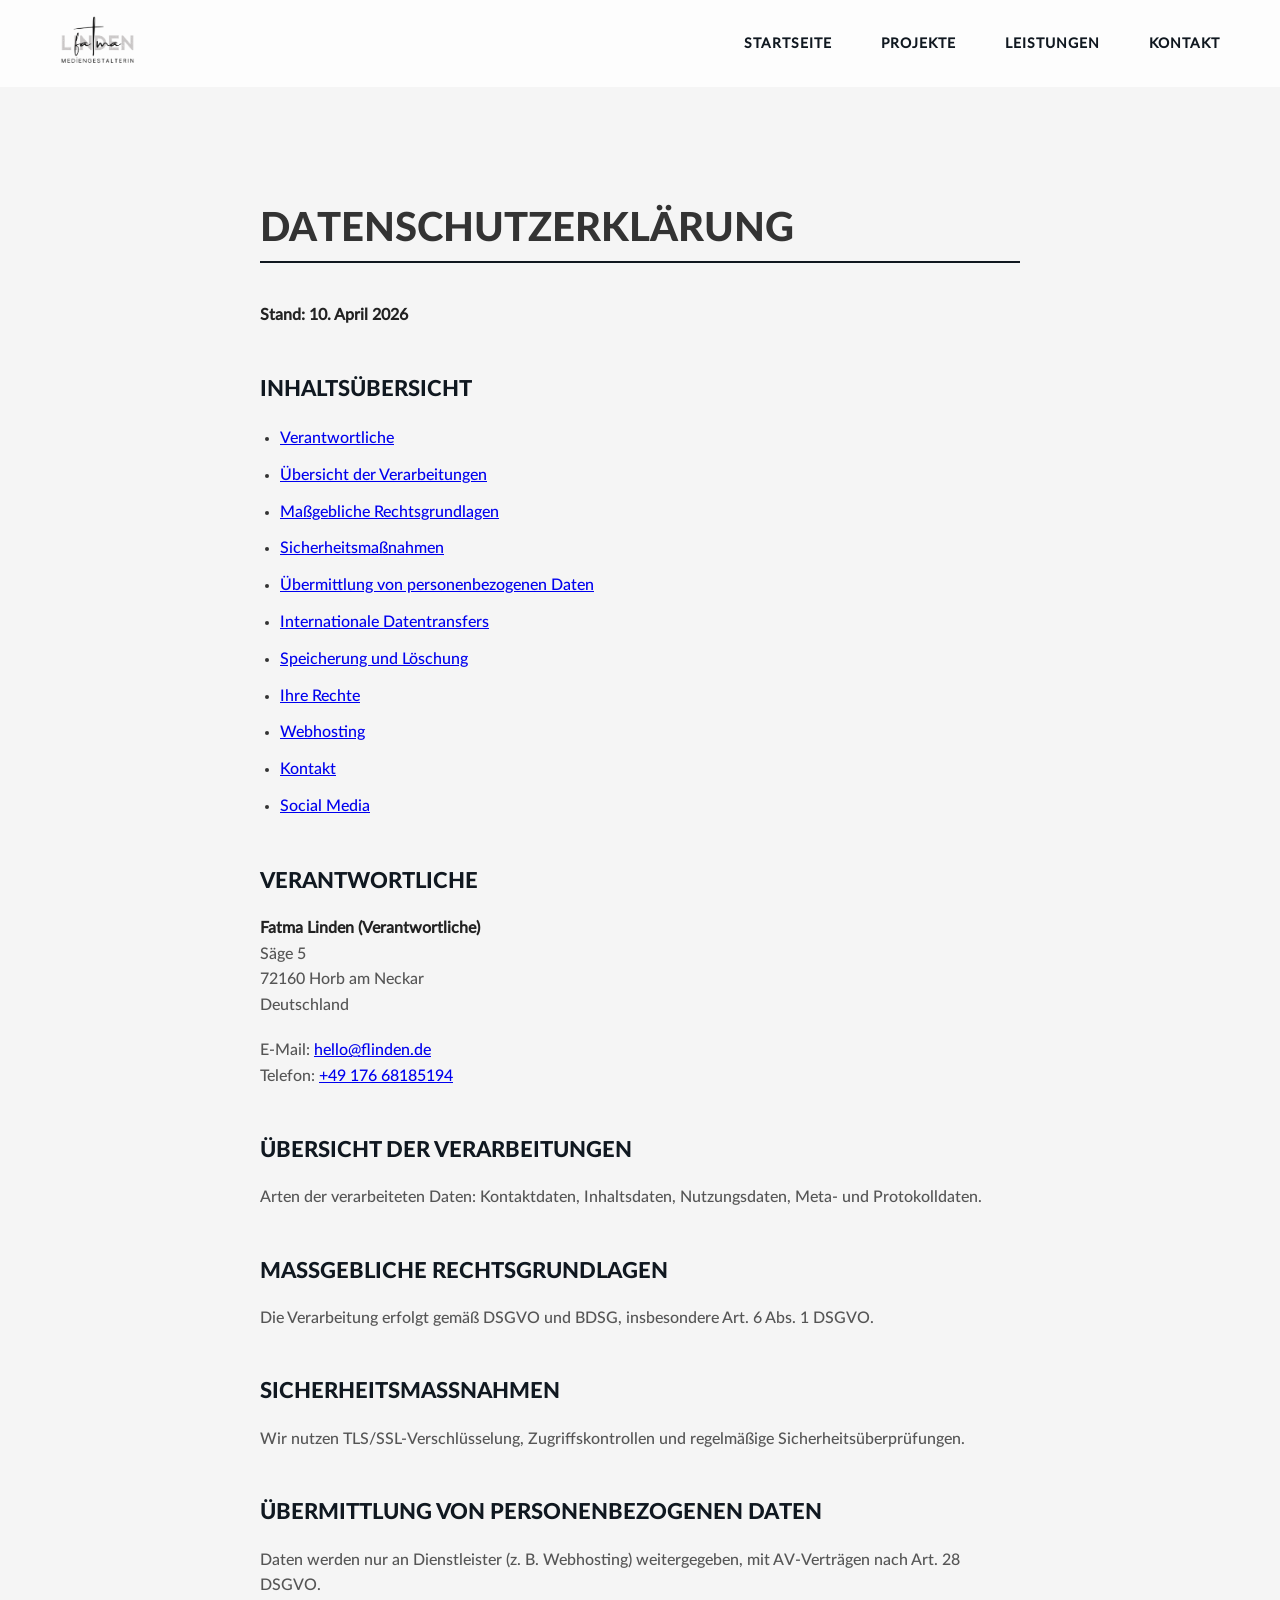
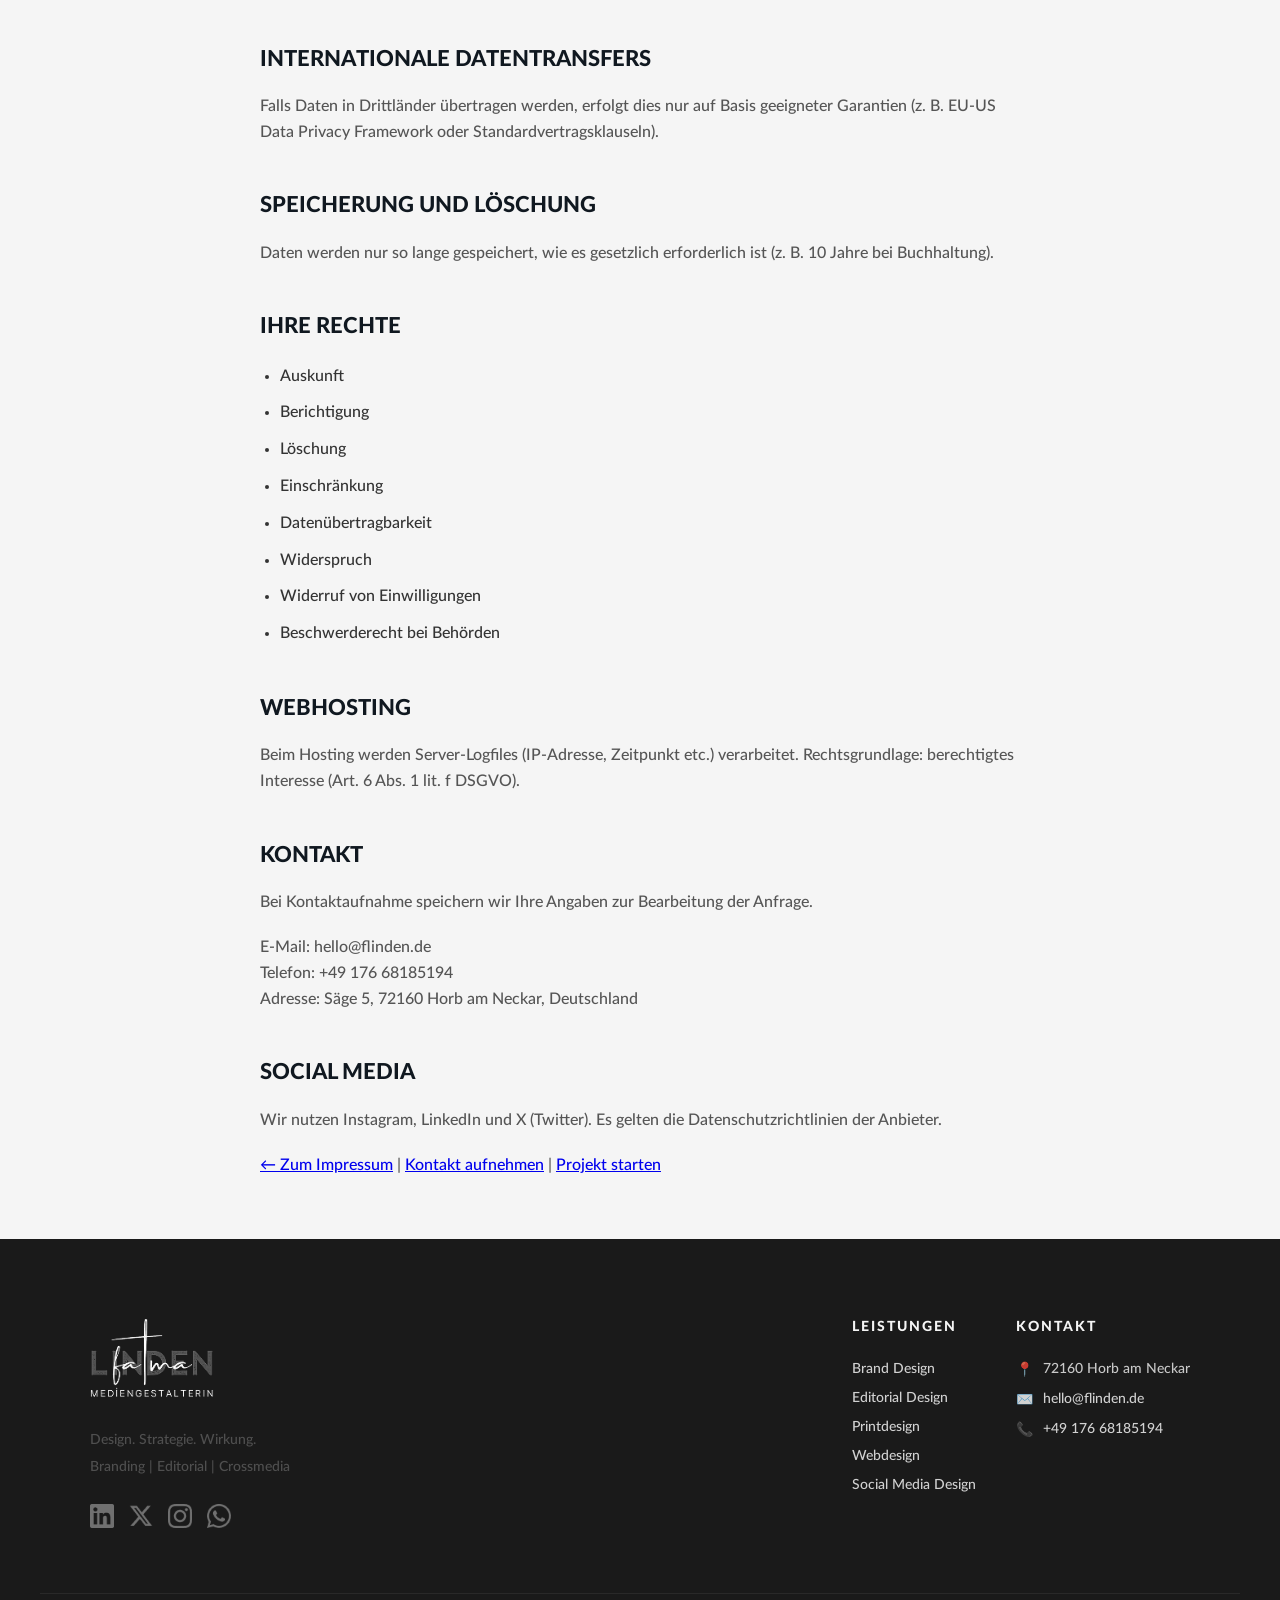
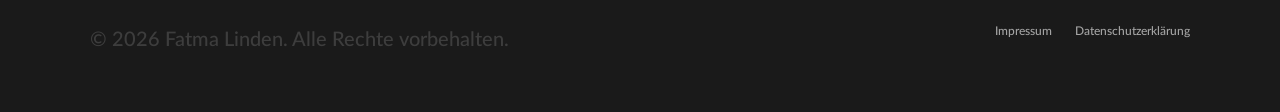
==== datenschutz.html @ 5bd03134 "Enhance datenschutz.html with smooth scrolling Added smooth scrolling behavior and updated contact i" ====
<!DOCTYPE html>
<html lang="de">
<head>
    <meta charset="UTF-8"/>
        <title>Fatma Linden | Grafikdesignerin &amp; Mediengestalterin</title>
        <link rel="icon" href="icons/favicon-linden.png">
        <link rel="stylesheet" href="style.css">
        <meta name="viewport" content="width=device-width, initial-scale=1.0">


</head>


<body>
<header class="header">
            <div class="container-nav">
               
                <div class="logo">
                    <img src="images/logo-linden.png" alt="Logo">
                </div>
                <input type="checkbox" id="nav-check">
                <label for="nav-check" class="nav-toggler">
                <span></span>
                </label>
                <nav class="nav" id="nav">
                    <ul>
                        <li><a href="index.html#sec1">STARTSEITE</a></li>
                        
                        <li><a href="index.html#sec3">PROJEKTE</a></li>
                        <li><a href="index.html#sec5">LEISTUNGEN</a></li>
                        <li><a href="index.html#sec10">KONTAKT</a></li>
                    </ul>
                </nav>
            </div>
        </header>
        <style>
    html {
        scroll-behavior: smooth;
    }

    /* Başlık altında kaybolma sorununu çözer */
    h2 {
        scroll-margin-top: 100px;
    }
</style>

<div class="container-daten">

    <h1>Datenschutzerklärung</h1>
    <p><strong>Stand: 10. April 2026</strong></p>

    <h2>Inhaltsübersicht</h2>
    <ul>
        <li><a href="#m3">Verantwortliche</a></li>
        <li><a href="#mOverview">Übersicht der Verarbeitungen</a></li>
        <li><a href="#m2427">Maßgebliche Rechtsgrundlagen</a></li>
        <li><a href="#m27">Sicherheitsmaßnahmen</a></li>
        <li><a href="#m25">Übermittlung von personenbezogenen Daten</a></li>
        <li><a href="#m24">Internationale Datentransfers</a></li>
        <li><a href="#m12">Speicherung und Löschung</a></li>
        <li><a href="#m10">Ihre Rechte</a></li>
        <li><a href="#m225">Webhosting</a></li>
        <li><a href="#m182">Kontakt</a></li>
        <li><a href="#m136">Social Media</a></li>
    </ul>

    <h2 id="m3">Verantwortliche</h2>
    <p><strong>Fatma Linden (Verantwortliche)</strong><br>
       Säge 5<br>
       72160 Horb am Neckar<br>
       Deutschland</p>

    <p>
       E-Mail: <a href="mailto:hello@flinden.de">hello@flinden.de</a><br>
       Telefon: <a href="tel:+4917668185194">+49 176 68185194</a>
    </p>

    <h2 id="mOverview">Übersicht der Verarbeitungen</h2>
    <p>
        Arten der verarbeiteten Daten: Kontaktdaten, Inhaltsdaten, Nutzungsdaten, Meta- und Protokolldaten.
    </p>

    <h2 id="m2427">Maßgebliche Rechtsgrundlagen</h2>
    <p>
        Die Verarbeitung erfolgt gemäß DSGVO und BDSG, insbesondere Art. 6 Abs. 1 DSGVO.
    </p>

    <h2 id="m27">Sicherheitsmaßnahmen</h2>
    <p>
        Wir nutzen TLS/SSL-Verschlüsselung, Zugriffskontrollen und regelmäßige Sicherheitsüberprüfungen.
    </p>

    <h2 id="m25">Übermittlung von personenbezogenen Daten</h2>
    <p>
        Daten werden nur an Dienstleister (z. B. Webhosting) weitergegeben, mit AV-Verträgen nach Art. 28 DSGVO.
    </p>

    <h2 id="m24">Internationale Datentransfers</h2>
    <p>
        Falls Daten in Drittländer übertragen werden, erfolgt dies nur auf Basis geeigneter Garantien (z. B. EU-US Data Privacy Framework oder Standardvertragsklauseln).
    </p>

    <h2 id="m12">Speicherung und Löschung</h2>
    <p>
        Daten werden nur so lange gespeichert, wie es gesetzlich erforderlich ist (z. B. 10 Jahre bei Buchhaltung).
    </p>

    <h2 id="m10">Ihre Rechte</h2>
    <ul>
        <li>Auskunft</li>
        <li>Berichtigung</li>
        <li>Löschung</li>
        <li>Einschränkung</li>
        <li>Datenübertragbarkeit</li>
        <li>Widerspruch</li>
        <li>Widerruf von Einwilligungen</li>
        <li>Beschwerderecht bei Behörden</li>
    </ul>

    <h2 id="m225">Webhosting</h2>
    <p>
        Beim Hosting werden Server-Logfiles (IP-Adresse, Zeitpunkt etc.) verarbeitet.
        Rechtsgrundlage: berechtigtes Interesse (Art. 6 Abs. 1 lit. f DSGVO).
    </p>

    <h2 id="m182">Kontakt</h2>
    <p>
        Bei Kontaktaufnahme speichern wir Ihre Angaben zur Bearbeitung der Anfrage.
    </p>

    <p>
        E-Mail: hello@flinden.de<br>
        Telefon: +49 176 68185194<br>
        Adresse: Säge 5, 72160 Horb am Neckar, Deutschland
    </p>

    <h2 id="m136">Social Media</h2>
    <p>
        Wir nutzen Instagram, LinkedIn und X (Twitter). Es gelten die Datenschutzrichtlinien der Anbieter.
    </p>

    <p>
        <a href="impressum.html">← Zum Impressum</a> |
        <a href="#m182">Kontakt aufnehmen</a> |
        <a href="kontakt.html">Projekt starten</a>
    </p>

</div>
<footer class="main-footer">
    <div class="footer-container">
        <!-- Sol Blok: Logo ve Sosyal Medya -->
        <div class="footer-brand">
            <div class="footer-logo">
                <img src="images/logo2.png" alt="Fatma Linden Logo">
            </div>
            <div class="footer-tagline">
                <p>Design. Strategie. Wirkung.</p>
                <p>Branding | Editorial | Crossmedia</p>
            </div>
            <div class="footer-socials">
                <a href="https://www.linkedin.com/in/fatma-linden-24768910b/"><img src="icons/linkedin.png" alt="LinkedIn"></a>
                <a href="https://x.com/fatmaLindenn"><img src="icons/x.png" alt="X"></a>
                <a href="https://www.instagram.com/fatma_linden"><img src="icons/ins.png" alt="Instagram"></a>
                <a href="https://wa.me/4917668185194" target="_blank">
                <img src="icons/whatsapp.png" alt="WhatsApp">
</a>
                
            </div>
        </div>

        <!-- Orta Blok: Hizmetler -->
        <div class="footer-links">
            <h3>LEISTUNGEN</h3>
            <ul>
                <li><a href="index.html#sec2">Brand Design</a></li>
                <li><a href="index.html#sec7">Editorial Design</a></li>
                <li><a href="index.html#brand">Printdesign</a></li>
                <li><a href="index.html#sec5">Webdesign</a></li>
                <li><a href="index.html#sec4">Social Media Design</a></li>
            </ul>
        </div>

        <!-- Sağ Blok: İletişim -->
        <div class="footer-contact">
            <h3>KONTAKT</h3>
            <ul>
                <li><span>📍</span> 72160 Horb am Neckar</li>
                <li><span>✉️</span> <a href="mailto:hello@flinden.de">hello@flinden.de</a></li>
                <li><span>📞</span> <a href="tel:+4917668185194">+49 176 68185194</a></li>
            </ul>
        </div>
    </div>

    <!-- Hukuki Linkler (Almanya için zorunlu) -->
    <div class="footer-bottom">
        <p>&copy; 2026 Fatma Linden. Alle Rechte vorbehalten.</p>
        <div class="legal-links">
            <a href="impressum.html">Impressum</a>
            <a href="datenschutz.html">Datenschutzerklärung</a>
        </div>
    </div>
</footer>
</body>
</html>
---- style.css ----
/* =====================
   1. FONTLAR
===================== */
@font-face{
    font-family: "Heavy";
    src: url("fonts/Lato-Heavy.woff2") format("woff2");
}
@font-face{
    font-family: "Medium";
    src: url("fonts/Lato-Medium.woff2") format("woff2");
}
@font-face{
    font-family: "Thin";
    src: url("fonts/Lato-Thin.woff2") format("woff2");
}

/* =====================
   2. RESET & BASE
===================== */
* {
    margin: 0;
    padding: 0;
    box-sizing: border-box;
}
body {
    font-family: "Medium", sans-serif;
    background: #f5f5f5;
    color: #101820;
}

/* =====================
   3. GLOBAL SPACING SYSTEM
===================== */
:root {
    --space-xs: 8px;
    --space-sm: 16px;
    --space-md: 24px;
    --space-lg: 40px;
    --space-xl: 60px;
}

/* =====================
   4. TYPOGRAPHY
===================== */
h1 {
    font-size: clamp(2rem, 5vw, 3.5rem);
    line-height: 1.1;
    margin-bottom: var(--space-md);
}
h2 {
    font-size: 28px;
    margin-bottom: var(--space-md);
}
h3 {
    font-size: 17px;
    margin-bottom: var(--space-sm);
}
p {
    font-size: 1.25rem;
    line-height: 1.6;
    margin-bottom: var(--space-sm);
    color: #555;
}
h1, h2, h3, h4 {
    text-transform: uppercase;
}
/* =====================
   5. CONTAINER & HEADER
===================== */
.container {
    max-width: 1200px;
    margin: 0 auto;
    padding: 0 var(--space-sm);
}

/* Header & Container */
.header {
    position: sticky;
    top: 0;
    z-index: 1000;
    background: rgba(255,255,255,0.8);
    padding: var(--space-sm) 0;
}
.container-nav {
    max-width: 1200px;
    margin: 0 auto;
    display: flex;
    justify-content: space-between;
    align-items: center;
    padding: 0 20px;
}

/* Logo */
.logo img {
    height: 50px;
    width: auto;
}

/* Masaüstü Navigasyon */
.nav ul {
    display: flex;
    list-style: none;
    gap: var(--space-md);
}
.nav ul li {
    margin-left: 25px;
}
.nav ul li a {
    text-decoration: none;
    color: #101820;
    font-size: 14px;
    font-weight: 600;
    letter-spacing: 1px;
    transition: 0.3s;
}
.nav ul li a:hover {
    color: #c41e1e;
}

/* Mobil Menü Kontrolleri */
#nav-check {
    display: none;
}
.nav-toggler {
    display: none;
    cursor: pointer;
}

/* =====================
   6. HERO
===================== */
.hero{
    
    position: relative;
    width: 100%;
    min-height: 500px;
    background-color: #f5f5f5;
    display: flex;
    align-items: flex-end;
    padding-bottom: 80px;
    overflow: hidden;
}
.hero::after {
    content: "";
    position: absolute;
    right: 0;
    top: 0;
    width: 100%;
    height: 100%;
    background-image: linear-gradient(rgba(0, 0, 0, 0.5), rgba(0, 0, 0, 0.5)), url(images/hintenground-header.jpg);
    background-size: cover;
    background-position: center;
    z-index: 1;
}
.hero-content {
    position: relative;
    z-index: 3;
    max-width: 1200px;
    margin: 0 auto;
    padding: 0 50px;
    width: 100%;
}
.hero-content h1 {
    font-family: "Medium", sans-serif;
    font-size: 2rem;
    color: #f5f5f5;
    line-height: 1.1;
    margin-bottom: 20px;
    max-width: 600px;
}
.hero-content p {
    font-family: "Medium", sans-serif;
    color: #f5f5f5;
    opacity: 0.9;
    font-size: 1.25rem;
    max-width: 600px;
    margin-bottom: 20px;
    line-height: 1.6;
}
.hero-btn {
    display: inline-block;
    padding: 12px 35px;
    border: 2px solid #f5f5f5;
    color: #f5f5f5;
    text-decoration: none;
    font-family: "Heavy", sans-serif;
    font-size: 14px;
    letter-spacing: 2px;
    transition: all 0.3s ease;
}
.hero-btn:hover {
    background-color: #f5f5f5;
    color: #101820;
}

/* =====================
   7. DİĞER ANA STİLLER
===================== */
section {
    padding: var(--space-xxl) 0;
}

.intro-text {
    text-align: center;
    max-width: 1200px;
    margin: 0 auto 50px;
    color: #333;
    
    
}

.intro-text h2 {
    text-transform: uppercase;
    font-size: 1.75rem;
    letter-spacing: 2px;
    margin-bottom: 20px;
    margin-top: 40px;
    
}

.intro-img {
    display: flex;
    align-items: flex-end;
    justify-content: center;
    gap: 51px;
    margin-bottom: 21px;
}
.intro-img img:nth-child(1),
.intro-img img:nth-child(3) {
    width: 25%;
    height: auto;
    object-fit: cover;
    border-radius: 4px;
    box-shadow: 0 10px 20px rgba(0,0,0,0.05);
}
.intro-img img:nth-child(2) {
    width: 40%;
    height: auto;
    z-index: 2;
    box-shadow: 0 15px 35px rgba(0,0,0,0.15);
    transform: scale(1.1);
}
.intro-grid {
    display: flex;
    justify-content: flex-start;
    gap: 20px;
    margin-top: 0 auto;
}
.intro-item {
    flex: 1;
    padding: 40px 10px;
    display: flex;
    flex-direction: column;
    justify-content: flex-start;
    align-items: center;
    text-align: center;
}
.intro-item img {
    height: 60px;
    width: auto;
    margin-bottom: 20px;
}
.intro-item h3 {
    font-size: 1.1rem;
    letter-spacing: 1px;
    margin-bottom: 15px;
    color: #101820;
}
.intro-item p {
    font-size: 1.25rem;
    color: #666;
    line-height: 1.5;
}

/* Section 3 */
.section3-container {
    display: flex;
    align-items: flex-end;
    width: 100%;
    min-height: 500px;
    background-image: linear-gradient(rgba(0, 0, 0, 0.5), rgba(0, 0, 0, 0.7)), url('images/section3bild.jpg');
    background-attachment: fixed;
    background-size: cover;
    background-position: center;
    justify-content: center;
}
.section3 {
    max-width: 1200px;
    width: 100%;
    padding: 80px 20px;
    text-align: center;
    color: #f5f5f5;
}
.section3 h1 {
    font-size: 2.5rem;
    font-family: "Heavy", sans-serif;
    letter-spacing: 2px;
    margin-bottom: 30px;
    text-transform: uppercase;
}
.section3 .hero-btn {
    border: 2px solid #f5f5f5;
    color: #f5f5f5;
    background: transparent;
}
.section3 .hero-btn:hover {
    background-color: #f5f5f5;
    color: #000000;
}

/* sec4 - Cross Section */
#sec4 {
    padding: 50px 20px;
    text-align: center;
}
.cross-text {
    max-width: 1200px;
    margin: 0 auto;
}
.cross-text h2 {
    text-transform: uppercase;
    font-size: 28px;
    letter-spacing: 2px;
    margin-bottom: 20px;
    color: #333;
}
.cross-text p {
    font-size: 1.25rem;
    line-height: 1.6;
    color: #666;
    margin-bottom: 15px;
}
.cross-container {
    display: grid;
    grid-template-columns: 1fr 1fr 1fr 1fr;
    align-items: stretch;
    gap: 40px;
    width: 100%;
}
.cross-item {
    display: flex;
    flex-direction: column;
    text-align: center;
    height: 100%;
}
.cross-item img {
    width: 100%;
    height: 250px;
    object-fit: contain;
    margin-bottom: 20px 0;
}
.cross-item h4 {
    font-size: 16px;
    margin-bottom: 15px;
    color: #333;
}
.cross-item p {
    flex-grow: 1;
    margin-bottom: 20px;
    color: #666;
    font-size: 1.25rem;
    
    
}
.cross-btn {
    display: inline-block;
    padding: 10px 20px;
    color: #e60000;
    text-decoration: none;
    border: 1px solid #e60000;
    font-size: 12px;
    transition: 0.3s ease;
}
.cross-btn:hover {
    background-color: #e60000;
    color: #f5f5f5;
}

/* sec5 - Slider */
.section5-slider {
    position: relative;
    width: 100%;
    height: 100vh;
    overflow: hidden;
}
.main-slide {
    position: absolute;
    top: 0; left: 0;
    width: 100%; height: 100%;
    background-size: cover;
    background-position: center;
    opacity: 0;
    transition: opacity 1s ease-in-out;
    z-index: 1;
}
.main-slide.active {
    opacity: 1;
    z-index: 2;
}
.slide-overlay {
    width: 1200px; height: 100%;
    display: flex;
    align-items: center;
    padding-left: 15%;
}

.slide-text-content {
    max-width: 600px;
    color: #f5f5f5;
}
.slide-text-content h1 {
    font-size: 2.5rem;
    font-family: "Heavy", sans-serif;
    text-transform: uppercase;
    letter-spacing: 2px;
    margin-bottom: 20px;
    
}
.slide-text-content p{
    color: #f5f5f5;
    font-size: 1.25rem;
}
.slider-nav-dots {
    position: absolute;
    bottom: 40px;
    left: 50%;
    transform: translateX(-50%);
    z-index: 10;
    display: flex;
    gap: 15px;
}
.s-dot {
    width: 12px; height: 12px;
    border: 2px solid #f5f5f5;
    border-radius: 50%;
    cursor: pointer;
    transition: 0.3s;
}
.s-dot.active {
    background-color: #e60000;
    border-color: #e60000;
}
.main-slide {
    transform: scale(1.05);
}
.main-slide.active {
    transform: scale(1);
}
.web-btn {
    display: inline-block;
    padding: 10px 20px;
    color: #f5f5f5;
    text-decoration: none;
    border: 1px solid #f5f5f5;
    font-size: 12px;
    transition: 0.3s ease;
}
.web-btn:hover {
    border: 1px solid #e60000;
    background-color: #e60000;
    color: #f5f5f5;
}

/* sec6 - Logos */
.section6-logos {
    padding: 60px 0;
    background: #f5f5f5;
    overflow: hidden;
}
.section6-logos .section-header {
    text-align: center;
    margin: 0 auto 40px;
    color: #101820;
}

.section6-logos .section-header h2 {
    text-transform: uppercase;
    font-size: 28px;
    letter-spacing: 2px;
    margin-bottom: 20px;
    color: #101820;
}
.section6-logos .section-header p {
    font-family: "Medium", sans-serif;
    font-size: 1.25rem;
    color: #666;
    line-height: 1.6;
    max-width: 1200px;
    margin: 40px auto;
    
    
    
}
.section6-logos .divider {
    width: 80px;
    overflow: hidden;
}

.logo-slider {
    overflow: hidden;
    width: 100%;
}
.logo-track {
    display: flex;
    flex-wrap: nowrap;
    align-items: center;
    width: max-content;
    animation: scrollLogos 25s linear infinite;
}
.logo-track img {
    width: 250px;
    margin: 0 40px;
    flex-shrink: 0;
    opacity: 0.7;
    transition: 0.3s;
}
.logo-track img:hover {
    opacity: 1;
    transform: scale(1.1);
}
.logo-item img[src*="cheesy.png"],
.logo-item img[src*="Lern.png"] {
    width: 180px;
}
@keyframes scrollLogos {
    0% { transform: translateX(0); }
    100% { transform: translateX(-50%); }
}

/* sec7 */
.section7-daimon {
    background-image: url(images/hintengroundSec7.jpg);
    background-size: cover;
    background-position: center;
    background-repeat: no-repeat;
    padding: 60px 0;
    color: #f5f5f5;
    text-align: center;
    overflow: hidden;
}
.daimon-content {
    max-width: 1200px;
    margin: 0 auto 40px;
    padding: 0 20px;
}
.daimon-content h2 {
    text-transform: uppercase;
    font-size: 28px;
    letter-spacing: 2px;
    margin-bottom: 20px;
}
.daimon-content p {
    font-size: 1.25rem;
    line-height: 1.6;
    margin-bottom: 15px;
    color: #f5f5f5;
    opacity: 0.9;
}
.daimon-content h3 {
    font-size: 1.5rem;
    margin-bottom: 25px;
    font-weight: 300;
    
}

.daimon-png {
    max-width: 90%;
    height: auto;
    filter: drop-shadow(0 30px 50px rgba(0, 0, 0, 0.6));
    transition: transform 0.4s ease;
}
.daimon-png:hover {
    transform: scale(1.03) translateY(-10px);
}

/* sec8 */
.section8 {
    padding: 60px 20px;
}
.section8 > div {
    display: flex;
    align-items: center;
    justify-content: space-between;
    gap: 60px;
    flex-wrap: wrap;
}
.flyer-text {
    flex: 1;
    min-width: 300px;
}
.flyer-text h2 {
    text-transform: uppercase;
    font-size: 28px;
    letter-spacing: 2px;
    margin-bottom: 20px;
}

.flyer-text h3 {
    
    margin-top: 25px;
    color: #333;
    font-size: 17px;
    font-weight: 600;
}
.flyer-text p {
    margin-top: 10px;
    line-height: 1.6;
    color: #666;
    
    
}
.section8 img {
    flex: 1;
    max-width: 600px;
    width: 100%;
    height: auto;
}
/* sec9 */

.section9 {
    padding: 80px 0;
    text-align: center;
    
}

.section9 h2 {
    font-family: "Medium";
    font-size: 28px;
    letter-spacing: 2px;
    color: #101820;
}

.section9 p {
    font-family: "Medium", sans-serif;
    font-size: 1.25rem;
    color: #666;
    line-height: 1.6;
    max-width: 1200px;
    margin: 40px auto;
}

/* 3D iframe styling */
.section9 iframe {
    width: 100%;
    max-width: 1200px;           /* Büyük ekranlar için sınır */
    aspect-ratio: 4 / 3;         /* Oranı korur */
    border: 0;                    /* Kenarlık yok */
    
    box-shadow: 0 8px 25px rgba(0,0,0,0.15); /* Hafif gölge */
    transition: transform 0.3s ease, box-shadow 0.3s ease;
}

/* Hover efekti */
.section9 iframe:hover {
    transform: scale(1.02);
    box-shadow: 0 12px 30px rgba(0,0,0,0.2);
}
/* =====================
   SECTION 10 - İLETİŞİM FORMU
===================== */
.section10 {
    padding: 80px 0;
    background: #2A2A2A;           /* Koyu arka plan (görseldeki gibi) */
    color: #f5f5f5;
}

.contact-form-wrapper {
    max-width: 680px;
    margin: 0 auto;
    text-align: center;
}
.contact-form-wrapper p{
    
    font-size: 1.25rem;
    
}

.contact-form-wrapper h2 {
    font-family: "Heavy", sans-serif;
    font-size: 28px;
    letter-spacing: 2px;
    margin-bottom: var(--space-md);
    color: #fff;
}

.form-subtitle {
    font-size: 1.25rem;
    line-height: 1.6;
    color: #cfd2d3;
    margin-bottom: var(--space-xl);
    margin-left: auto;
    margin-right: auto;
}

/* Form Stil */
.contact-form {
    text-align: left;
}

.form-group {
    margin-bottom: 28px;
}

.form-group label {
    display: block;
    font-size: 0.95rem;
    color: #cfd2d3;
    margin-bottom: 8px;
    font-weight: 500;
}

.form-group input,
.form-group textarea {
    width: 100%;
    padding: 14px 18px;
    background: transparent;
    border: 1px solid #555;
    border-radius: 4px;
    color: #fff;
    font-size: 1rem;
    transition: all 0.3s ease;
}

.form-group input:focus,
.form-group textarea:focus {
    outline: none;
    border-color: #c41e1e;
    background: rgba(255,255,255,0.05);
}

.form-group textarea {
    resize: vertical;
    min-height: 140px;
}

/* Form Footer */
.form-footer {
    margin-top: 20px;
    display: flex;
    flex-direction: column;
    align-items: center;
    gap: 20px;
}

.checkbox-label {
    font-size: 0.95rem;
    color: #cfd2d3;
    display: flex;
    align-items: center;
    gap: 10px;
    cursor: pointer;
   flex-wrap: wrap;
}

.checkbox-label a {
    color: #c41e1e;
    text-decoration: underline;
}

.checkbox-label input[type="checkbox"] {
    accent-color: #c41e1e;
   flex-shrink: 0;
}

/* Button */
.contact-form .hero-btn {
    padding: 14px 50px;
    font-size: 14px;
    letter-spacing: 2px;
    background: transparent;
    border: 2px solid #f5f5f5;
    color: #f5f5f5;
}

.contact-form .hero-btn:hover {
    background: #f5f5f5;
    color: #101820;
}

.success-message{
    display: none; 
    margin-top: 30px; 
    padding: 25px; 
    color: #fff; 
    text-align: center;
}

.success-message p{
     
    color: #f5f5f5; 
    
}


/* Footer Genel Stil */
.main-footer {
    background-color: #1a1a1a; /* Koyu gri/siyah arka plan */
    color: #f5f5f5;
    padding: 80px 0 40px;
    font-family: "Medium", sans-serif;
}

.footer-container {
    max-width: 1200px;
    margin: 0 auto;
    padding: 0 50px;
    display: flex;
    justify-content: space-between;
    gap: 40px;
    flex-wrap: wrap; /* Mobil için kırılma */
}

/* Sol Taraf: Logo ve Slogan */
.footer-brand {
    flex: 1.5;
    min-width: 250px;
}

.footer-logo img {
    height: 80px;
    margin-bottom: 20px;
}

.footer-tagline p {
    font-size: 14px;
    line-height: 1.6;
    margin: 5px 0;
    opacity: 0.9;
}

.footer-socials {
    margin-top: 25px;
    display: flex;
    gap: 15px;
}

.footer-socials img {
    width: 24px;
    filter: invert(1); /* İkonlar siyahsa beyaza çevirir */
    transition: 0.3s;
}

.footer-socials a:hover img {
    opacity: 0.6;
}

/* Başlıklar ve Listeler */
.footer-links h3, .footer-contact h3 {
    font-size: 14px;
    letter-spacing: 2px;
    margin-bottom: 25px;
    font-family: "Heavy", sans-serif;
    text-transform: uppercase;
}

.footer-links ul, .footer-contact ul {
    list-style: none;
    padding: 0;
}

.footer-links li, .footer-contact li {
    margin-bottom: 12px;
    font-size: 14px;
    opacity: 0.8;
}

.footer-links a, .footer-contact a {
    color: #fff;
    text-decoration: none;
    transition: 0.3s;
}

.footer-links a:hover {
    color: #ccc;
}

/* İletişim İkonları Sabitleme */
.footer-contact li {
    display: flex;
    align-items: center;
    gap: 10px;
}

/* En Alt Hukuki Kısım */
.footer-bottom {
    max-width: 1200px;
    margin: 60px auto 0;
    padding: 30px 50px 0;
    border-top: 1px solid #333;
    display: flex;
    justify-content: space-between;
    font-size: 12px;
    opacity: 0.6;
}

.legal-links a {
    color: #fff;
    margin-left: 20px;
    text-decoration: none;
}








/* =====================
   DATENSCHUTZ SAYFASI STİLLERİ
===================== */

.container-daten {
    max-width: 800px; /* Okunabilirlik için metni daraltıyoruz */
    margin: 120px auto 60px; /* Header sabit olduğu için üstten boşluk verdik */
    padding: 0 20px;
    line-height: 1.8; /* Satır aralığını açtık */
    color: #333;
    font-family: "Medium", sans-serif;
}

.container-daten h1 {
    font-family: "Heavy", sans-serif;
    font-size: 2.5rem;
    margin-bottom: 40px;
    border-bottom: 2px solid #101820;
    padding-bottom: 10px;
    text-transform: uppercase;
}

.container-daten h2 {
    font-family: "Heavy", sans-serif;
    font-size: 1.4rem;
    margin-top: 40px;
    margin-bottom: 15px;
    color: #101820;
}

.container-daten p {
    margin-bottom: 20px;
    font-size: 1rem;
}

.container-daten ul {
    margin-bottom: 20px;
    padding-left: 20px;
}

.container-daten ul li {
    margin-bottom: 8px;
}

.container-daten strong {
    color: #222222;
}

.container-daten em {
    display: block;
    margin-top: 50px;
    font-size: 0.9rem;
    color: #888;
}

/* =====================
   8. TABLET + MOBİL RESPONSIVE (TEK YERDE)
===================== */
@media (max-width: 1024px) {
    .hero {
        align-items: flex-end;
    }
    .hero-content {
        text-align: center;
        padding: 40px 20px;
        
    }
    .hero-content h1,
    .hero-content p {
        color: #f5f5f5;
        margin-left: auto;
        margin-right: auto;
    }
    .hero-btn{
        border: 2px solid #f5f5f5;
        color: #f5f5f5;
    }
    .section3-container {
        
        padding-bottom: 40px;
    }
    .cross-container {
        grid-template-columns: repeat(2, 1fr);   /* Tablet: 2 sütun */
        gap: 30px;
    }
    
    .cross-container {
        grid-template-columns: 1fr 1fr;
        
    }
    .cross-item h4 {
    margin-top: 25px;
    }
    .section6-logos {
        padding: 50px 20px;
    }
    .slide-overlay {
    width: 600px; 
    height: 100%;
    display: flex;
    align-items: center;
    padding-left: 15%;
    }

    .section8 > div {
        
        flex-direction: column;     /* Mobil ve tablette alt alta */
        gap: 40px;
        text-align: center;
    }
    
    .flyer-text h2 {
        font-size: 32px;
    }
    
    .section10 {
        padding: 80px 20px;
    }
    
    .contact-form-wrapper {
        max-width: 600px;
    }
    
    
}

@media (max-width: 768px) {
    /* Header - Mobil Menü */
    .nav-toggler {
        display: block;
        width: 30px;
        height: 25px;
        position: relative;
    }
    .nav-toggler span,
    .nav-toggler span::before,
    .nav-toggler span::after {
        display: block;
        background: #333;
        height: 2px;
        width: 100%;
        border-radius: 3px;
        position: absolute;
        transition: 0.3s ease-in-out;
    }
    .nav-toggler span::before { content: ""; top: -8px; }
    .nav-toggler span::after { content: ""; top: 8px; }

    .nav {
        position: absolute;
        top: 70px;
        left: 0;
        width: 100%;
        background-color: #f5f5f5;
        max-height: 0;
        overflow: hidden;
        transition: 0.4s ease-in-out;
        box-shadow: 0 10px 15px rgba(0,0,0,0.1);
    }
    .nav ul {
        flex-direction: column;
        padding: 20px;
        text-align: center;
    }
    .nav ul li {
        margin: 15px 0;
    }
    #nav-check:checked ~ .nav {
        max-height: 400px;
    }
    #nav-check:checked ~ .nav-toggler span {
        background: transparent;
    }
    #nav-check:checked ~ .nav-toggler span::before {
        transform: rotate(45deg);
        top: 0;
    }
    #nav-check:checked ~ .nav-toggler span::after {
        transform: rotate(-45deg);
        top: 0;
    }

    /* Hero Mobil */
    .hero {
        flex-direction: column;
        height: auto;
        padding-bottom: 0;
    }
    .hero::after {
        position: relative;
        width: 100%;
        height: 300px;
        order: 2;
    }
    .hero-content {
        padding: 50px 20px;
        text-align: center;
        order: 1;
    }
    .hero-content h1,
    .hero-content p {
        color: #101820;
        margin-left: auto;
        margin-right: auto;
    }
    .hero-btn{
        border: 2px solid #101820;
        color: #101820;
    }
    
    .hero-content h1 {
        font-size: 2.5rem;
        text-align: center;
    }

    /* Intro Section */
    .intro-img {
        flex-direction: column;
        gap: 15px;
    }
    .intro-img img:nth-child(1),
    .intro-img img:nth-child(2),
    .intro-img img:nth-child(3) {
        width: 100%;
        transform: scale(1);
    }
    .intro-grid {
        flex-direction: column;
        align-items: center;
    }
    .intro-item {
        max-width: 400px;
        padding: 20px 0;
    }

    /* Section 3 */
    .section3-container {
        background-attachment: scroll;
        padding-bottom: 40px;
    }

    /* Cross Section */
    .cross-container {
        grid-template-columns: 1fr;
        
        gap: 30px;
    }
    .cross-item h4 {
    margin-top: 20px;
    }
    
    .cross-item {
        width: 100%;
        margin-bottom: 40px;
        
    }
    
    /* Section 5 */
    .section5-slider {
        height: 70vh;
    }

    .slide-overlay {
        width: 100%;
        padding: 20px 40px;
        justify-content: center;
        text-align: left;
    background: linear-gradient(90deg, rgba(0,0,0,0.75) 0%, rgba(0,0,0,0.45) 30%, rgba(0,0,0,0.2) 100%);
    }

    .slide-text-content h1 {
        font-size: 2.5rem;
        margin-bottom: 20px;
    }

    .slide-text-content p {
        color: #f5f5f5;
        font-size: 1rem;
        line-height: 1.7;
        margin: 0 0 20px;
        overflow-wrap: anywhere;
        word-break: break-word;
    }
    /* Section 6 */
    
    .section6-logos {
        padding: 50px 20px;
    }

    .section6-logos .section-header p {
        margin: 30px auto;
        
    }
    
    .logo-track {
    display: flex;
    align-items: center;      /* dikey ortala */
    justify-content: center;  /* yatay ortala */
    }
    
    .logo-track img {
        width: 220px;
        margin: 0 25px;
    }

    .logo-track {
        animation-duration: 30s; /* biraz yavaşlat */
    }
    
    /* Section 7 */
    .section7-daimon {
        padding: 60px 0;
    }
    .daimon-content h2 {
        font-size: 1.8rem;
    }
    .daimon-png {
        max-width: 100%;
    }

    /* Section 8 */
    .section8 {
        padding: 40px 20px;
    }
    
    .section8 > div {
        flex-direction: column;   
        gap: 30px;
        text-align: center;       
    }
    
    .flyer-text {
        min-width: 100%;           
        order: 1;                
    }
    
    .flyer-text h2 {
        font-size: 28px;
        margin-bottom: 16px;
    }
    
    .flyer-text h3 {
        font-size: 18px;
        margin-top: 20px;
    }
    
    .section8 img {
        order: 2;                  
        max-width: 100%;
        margin: 0 auto;             /* Ortala */
    }
    
     /* Section 8 */
    .section9 {
        padding: var(--space-md) 15px;
    }

    .section9 h2 {
        font-size: 1.6rem;
    }

    .section9 p {
        font-size: 0.95rem;
       font-size: 1.15rem; 
        line-height: 1.7;
    }

    .section9 iframe {
        aspect-ratio: 16 / 9;
        max-width: 100%;
        border-radius: 8px;
    }
    
    .section10 {
        padding: 60px 20px;
    }
    
    .form-footer {
        align-items: flex-start;
        text-align: left;
    }
    
    .contact-form .hero-btn {
        width: 100%;
        max-width: 280px;
    }
    
    .container-daten {
        margin-top: 100px;
    }
    .container-daten h1 {
        font-size: 1.8rem;
    }
}
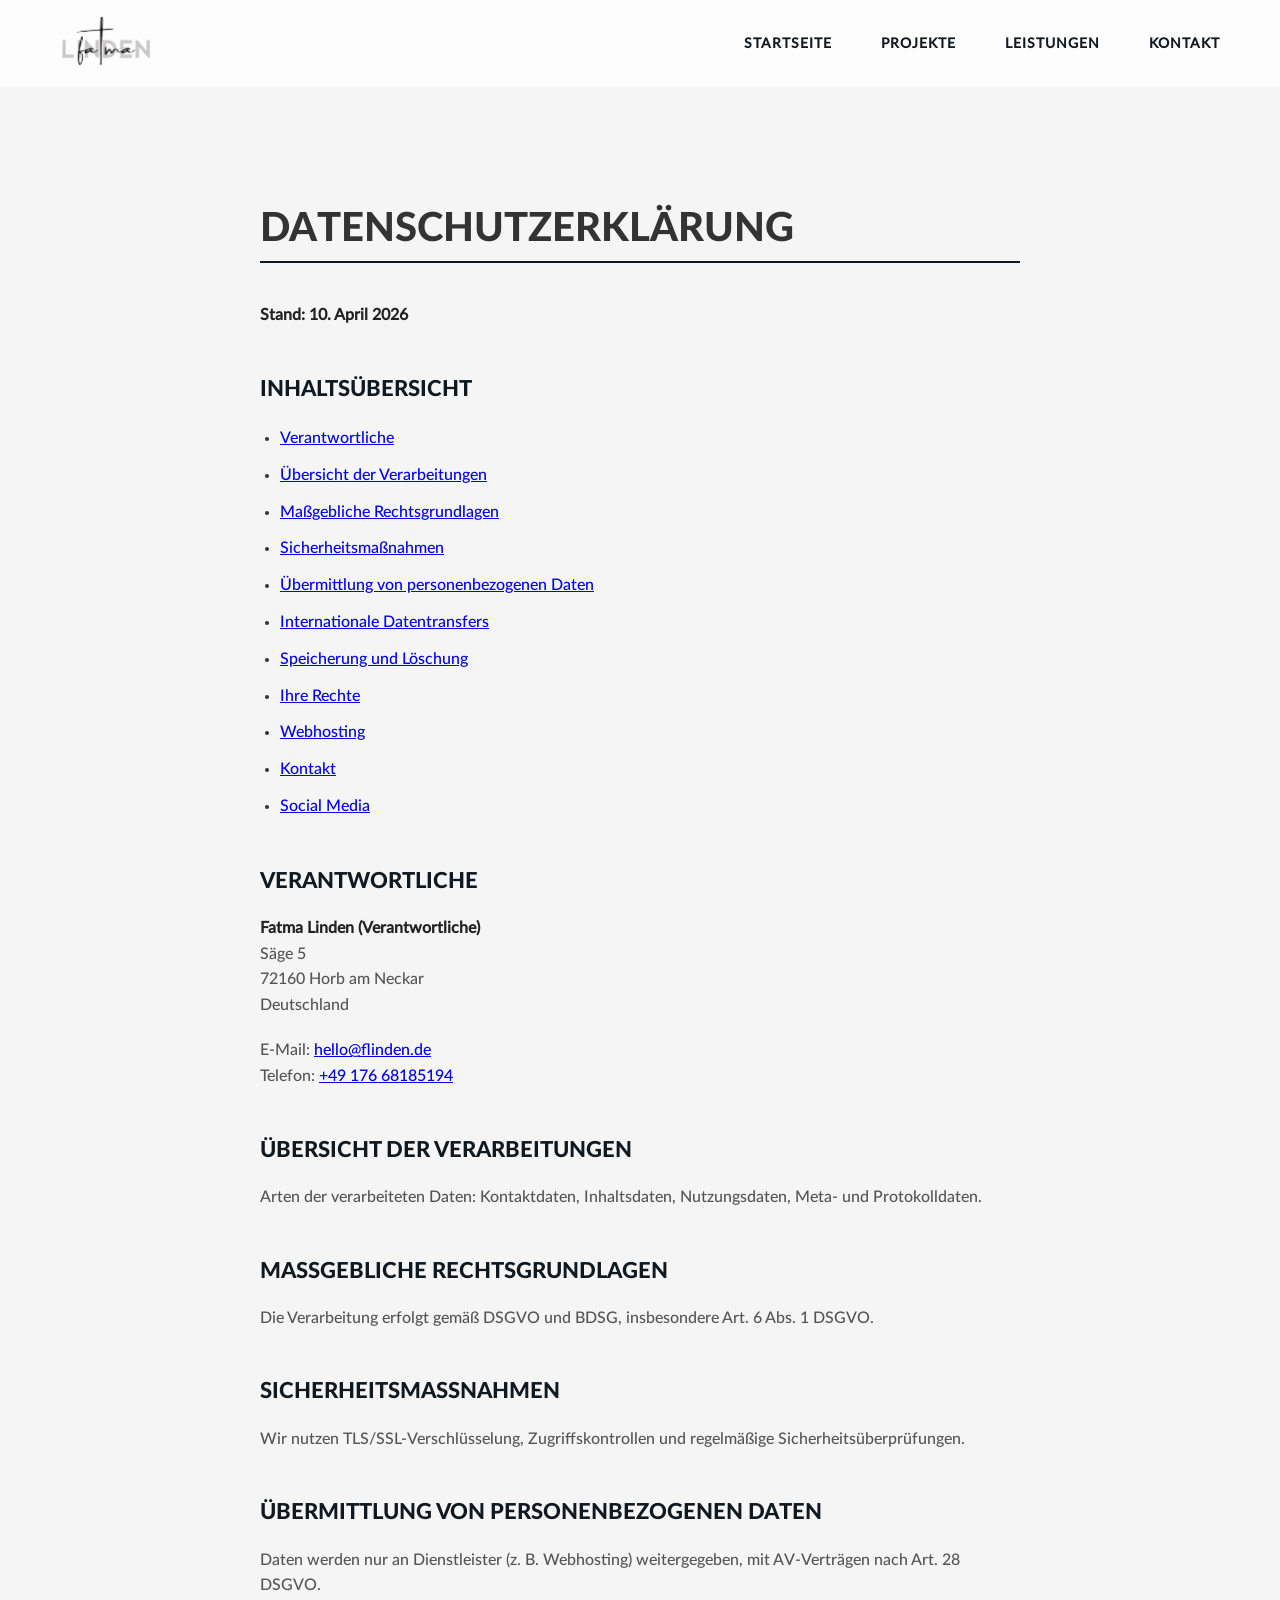
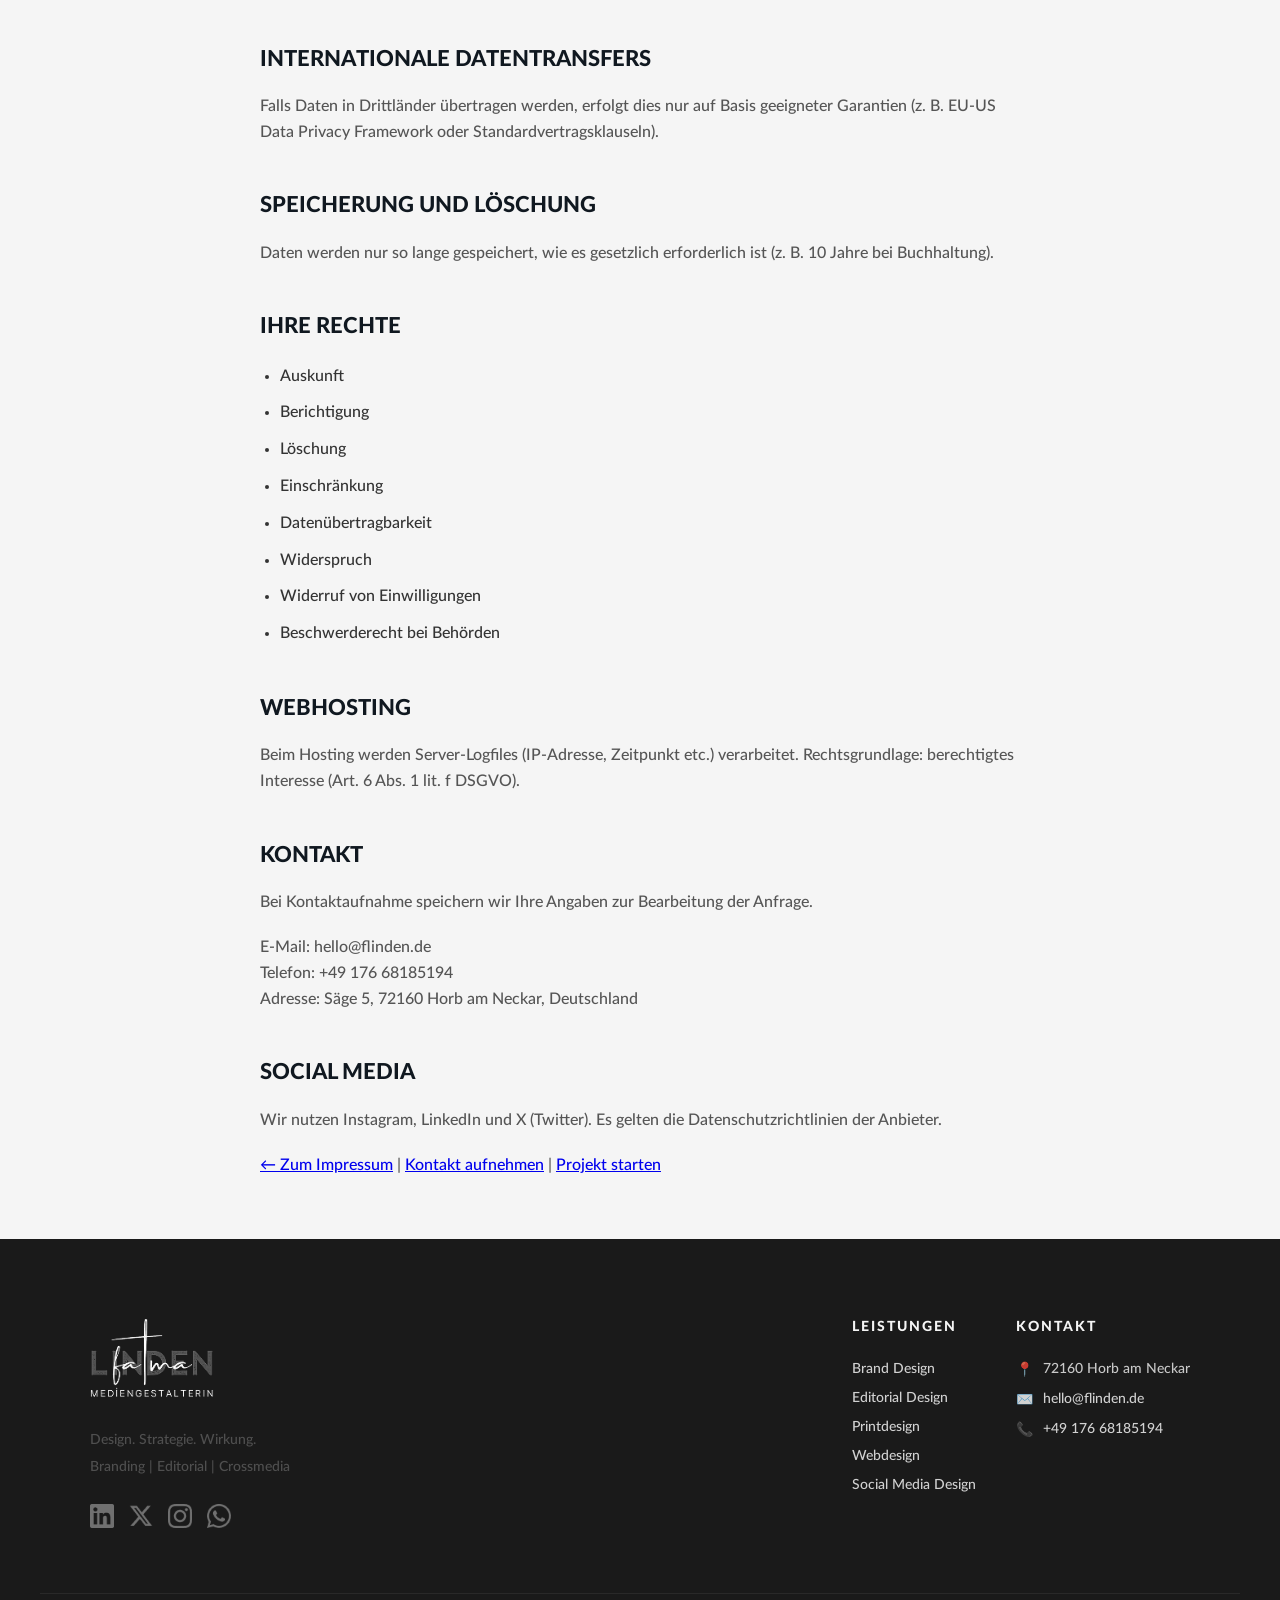
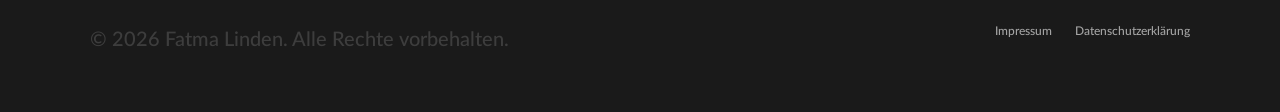
==== commit cdc7d3af: "Update datenschutz.html" ====
--- a/datenschutz.html
+++ b/datenschutz.html
@@ -24,13 +24,12 @@
                 </label>
                 <nav class="nav" id="nav">
                     <ul>
-                        <li><a href="index.html#sec1">STARTSEITE</a></li>
+                        <li><a href="#startseite">STARTSEITE</a></li>
                         
-                        <li><a href="index.html#sec3">PROJEKTE</a></li>
-                        <li><a href="index.html#sec5">LEISTUNGEN</a></li>
-                        <li><a href="index.html#sec10">KONTAKT</a></li>
+                        <li><a href="#projekte">PROJEKTE</a></li>
+                        <li><a href="#leistungen">LEISTUNGEN</a></li>
+                        <li><a href="#kontakt">KONTAKT</a></li>
                     </ul>
-                </nav>
             </div>
         </header>
         <style>
@@ -142,7 +141,7 @@
     <p>
         <a href="impressum.html">← Zum Impressum</a> |
         <a href="#m182">Kontakt aufnehmen</a> |
-        <a href="kontakt.html">Projekt starten</a>
+        <a href="#kontakt">Projekt starten</a>
     </p>
 
 </div>
@@ -175,7 +174,7 @@
                 <li><a href="index.html#sec2">Brand Design</a></li>
                 <li><a href="index.html#sec7">Editorial Design</a></li>
                 <li><a href="index.html#brand">Printdesign</a></li>
-                <li><a href="index.html#sec5">Webdesign</a></li>
+                <li><a href="index.html#leistungen">Webdesign</a></li>
                 <li><a href="index.html#sec4">Social Media Design</a></li>
             </ul>
         </div>
